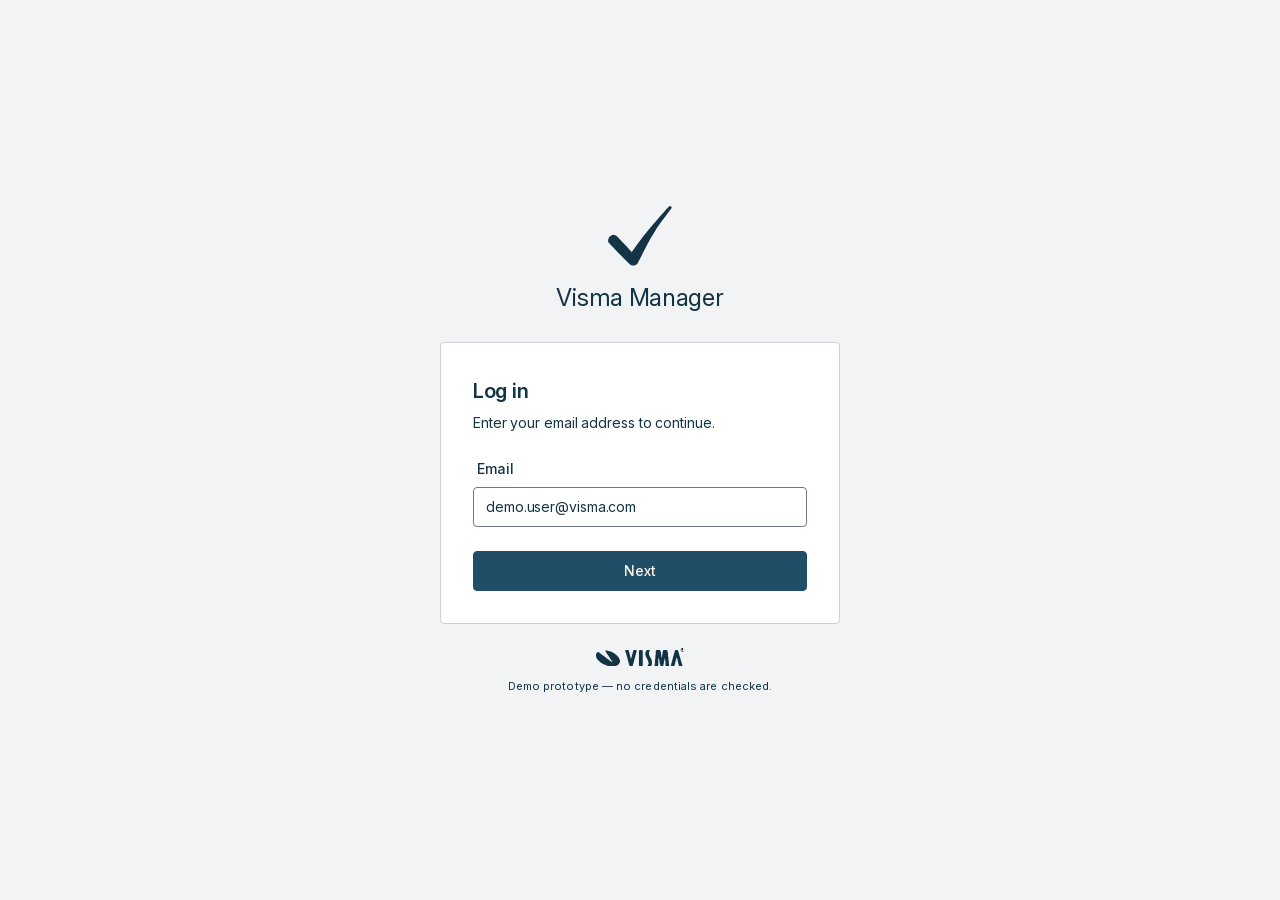
==== login.html @ 1462971f "Add Visma Manager login prototype Four-screen click-through login demo built on the Gaia design syst" ====
<!DOCTYPE html>
<html lang="en">
<head>
<meta charset="utf-8">
<meta name="viewport" content="width=device-width, initial-scale=1">
<title>Visma — Log in</title>
<link rel="stylesheet" href="_ds/gaia-design-system-d69b3cc0-3516-47f6-8310-b21a7cf2d901/styles.css">
<style>
  /* Page shell — composition only; all colour, type and spacing read Gaia tokens. */
  html, body { height: 100%; }
  body {
    margin: 0;
    background: var(--ga-color-surface-page);
    color: var(--ga-color-text-body);
    font-family: var(--ga-font-family-primary);
    font-size: var(--ga-text-md-font-size);
    line-height: var(--ga-text-md-line-height);
    letter-spacing: var(--ga-text-md-letter-spacing);
  }

  .login {
    min-height: 100%;
    display: flex;
    flex-direction: column;
    align-items: center;
    justify-content: center;
    gap: var(--ga-size-spacing-06);
    padding: var(--ga-size-spacing-07) var(--ga-size-spacing-05);
    box-sizing: border-box;
  }

  /* Brand lockup — the Visma Manager checkmark above the product name.
     Both marks are traced from the Visma Connect reference screens and fill
     with currentColor, so they retint with the surrounding text colour. */
  .login__brand {
    display: flex;
    flex-direction: column;
    align-items: center;
    gap: var(--ga-size-spacing-04);
    color: var(--ga-color-text-headings);
  }
  .login__mark { width: 64px; height: auto; display: block; }
  .login__brand-name { font-weight: var(--ga-font-weight-normal); }

  .login__footer {
    display: flex;
    flex-direction: column;
    align-items: center;
    gap: var(--ga-size-spacing-04);
    color: var(--ga-color-text-headings);
  }
  .login__visma { width: 88px; height: auto; display: block; }

  .login__authicon {
    display: flex;
    justify-content: center;
    color: var(--ga-color-icon-action);
  }

  /* .ga-card defaults to inline-block / 16px inset — widen it for the form. */
  .login__card {
    display: block;
    box-sizing: border-box;
    width: 100%;
    max-width: 400px;
    padding: var(--ga-size-spacing-07);
  }

  .login__screen { display: none; flex-direction: column; gap: var(--ga-size-spacing-06); }
  .login__screen[data-active] { display: flex; }

  .login__head { display: flex; flex-direction: column; gap: var(--ga-size-spacing-02); }
  .login__title {
    margin: 0;
    font-weight: var(--ga-font-weight-semibold);
    color: var(--ga-color-text-headings);
  }
  .login__lede { margin: 0; color: var(--ga-color-text-body); }

  .login__back {
    align-self: flex-start;
    margin-bottom: calc(var(--ga-size-spacing-02) * -1);
  }

  /* Static read-back of the address entered on step 1. */
  .login__identity {
    display: flex;
    align-items: center;
    gap: var(--ga-size-spacing-03);
    padding: var(--ga-size-spacing-03) var(--ga-size-spacing-04);
    border: var(--ga-size-border-width-sm) solid var(--ga-color-border-tertiary);
    border-radius: var(--ga-radius);
    background: var(--ga-color-surface-page);
  }
  .login__identity-value { overflow: hidden; text-overflow: ellipsis; white-space: nowrap; }

  .login__reveal {
    display: flex;
    align-items: center;
    justify-content: center;
    flex-shrink: 0;
    padding: 0;
    border: 0;
    background: transparent;
    cursor: pointer;
    color: var(--ga-color-icon-action);
    border-radius: var(--ga-radius);
  }
  .login__reveal:focus-visible {
    outline: var(--ga-focus-outline);
    outline-offset: var(--ga-focus-outline-offset);
  }

  /* Six single-character boxes; each is a .ga-input so it inherits every field state. */
  .login__code { display: flex; gap: var(--ga-size-spacing-03); }
  .login__code .ga-input { width: auto; flex: 1; min-width: 0; padding-left: var(--ga-size-4); padding-right: var(--ga-size-4); }
  .login__code input {
    text-align: center;
    font-variant-numeric: tabular-nums;
    font-weight: var(--ga-font-weight-medium);
  }

  .login__actions { display: flex; flex-direction: column; gap: var(--ga-size-spacing-04); align-items: center; }
  .login__submit { width: 100%; }

  .login__notification { width: 100%; min-width: 0; }

  .login__legal { color: var(--ga-color-text-body); margin: 0; }
</style>
</head>
<body>

<main class="login">
  <div class="login__brand">
    <svg class="login__mark" viewBox="0 0 100 93.51" role="img" aria-label="Visma Manager">
      <path fill="currentColor" d="M0.67 51.31 C0.95 50.22 1.43 49.16 2.16 48.27 C2.89 47.38 4.0 46.49 5.05 45.96 C6.09 45.42 7.32 45.06 8.44 45.07 C9.56 45.08 10.66 45.45 11.77 46.03 C12.87 46.61 11.12 44.5 15.09 48.55 C19.05 52.59 31.93 66.5 35.55 70.28 C39.18 74.06 36.48 71.1 36.84 71.24 C37.2 71.39 34.58 75.26 37.73 71.16 C40.89 67.07 50.22 53.84 55.76 46.67 C61.3 39.5 65.48 34.63 70.99 28.13 C76.5 21.63 84.73 12.22 88.82 7.66 C92.91 3.09 94.12 1.97 95.53 0.74 C96.95 -0.49 96.72 0.17 97.32 0.27 C97.92 0.38 98.81 0.92 99.14 1.35 C99.48 1.78 99.46 2.28 99.32 2.86 C99.18 3.43 101.39 0.58 98.31 4.8 C95.22 9.03 84.8 22.68 80.8 28.2 C76.8 33.73 77.24 33.19 74.31 37.94 C71.38 42.7 67.7 48.44 63.21 56.72 C58.72 65.0 50.36 81.96 47.36 87.62 C44.37 93.28 45.89 89.94 45.23 90.69 C44.58 91.44 44.2 91.73 43.42 92.12 C42.65 92.51 41.45 92.89 40.58 93.03 C39.7 93.16 39.02 93.13 38.16 92.94 C37.29 92.75 36.2 92.36 35.36 91.91 C34.52 91.47 38.56 95.75 33.11 90.26 C27.67 84.78 8.12 64.92 2.68 59.0 C-2.75 53.09 0.82 56.07 0.48 54.78 C0.15 53.5 0.39 52.4 0.67 51.31 Z"/>
    </svg>
    <div class="ga-text-headline login__brand-name">Visma Manager</div>
  </div>

  <div class="ga-card login__card">

    <!-- 1 — Email ------------------------------------------------------- -->
    <section class="login__screen" data-screen="1" data-active>
      <div class="login__head">
        <h1 class="ga-text-title login__title">Log in</h1>
        <p class="login__lede">Enter your email address to continue.</p>
      </div>

      <div class="ga-form-field">
        <label class="ga-form-field__label" for="email">
          <span class="ga-form-field__label-text">Email</span>
        </label>
        <div class="ga-input">
          <input id="email" type="email" autocomplete="username" placeholder="name@company.com" value="demo.user@visma.com">
        </div>
      </div>

      <div class="login__actions">
        <button class="ga-button ga-button--primary login__submit" data-go="2">Next</button>
      </div>
    </section>

    <!-- 2 — Password ---------------------------------------------------- -->
    <section class="login__screen" data-screen="2">
      <button class="ga-button ga-button--transparent ga-button--icon-only login__back" data-go="1" aria-label="Back to email">
        <span class="ga-icon" data-icon="arrow-left"></span>
      </button>

      <div class="login__head">
        <h1 class="ga-text-title login__title">Enter your password</h1>
      </div>

      <div class="login__identity">
        <span class="ga-avatar ga-avatar--small" data-initials aria-hidden="true">DU</span>
        <span class="login__identity-value" data-identity>demo.user@visma.com</span>
      </div>

      <div class="ga-form-field">
        <label class="ga-form-field__label" for="password">
          <span class="ga-form-field__label-text">Password</span>
        </label>
        <div class="ga-input">
          <input id="password" type="password" autocomplete="current-password" placeholder="Your password" value="demo-password">
          <button class="login__reveal" type="button" data-reveal="password" aria-label="Show password" aria-pressed="false">
            <span class="ga-icon" data-icon="eye"></span>
          </button>
        </div>
      </div>

      <div class="login__actions">
        <button class="ga-button ga-button--primary login__submit" data-go="3">Log in</button>
        <a class="ga-link" href="#" data-noop>Forgot password</a>
      </div>
    </section>

    <!-- 3 — Verification code ------------------------------------------- -->
    <section class="login__screen" data-screen="3">
      <button class="ga-button ga-button--transparent ga-button--icon-only login__back" data-go="2" aria-label="Back to password">
        <span class="ga-icon" data-icon="arrow-left"></span>
      </button>

      <div class="login__head">
        <h1 class="ga-text-title login__title">Enter verification code</h1>
        <p class="login__lede">We sent a 6-digit code to <span data-identity>demo.user@visma.com</span>.</p>
      </div>

      <div class="login__authicon" aria-hidden="true">
        <span class="ga-icon" data-icon="phone-code" data-size="40"></span>
      </div>

      <div class="login__code" role="group" aria-label="Verification code">
        <div class="ga-input"><input type="text" inputmode="numeric" maxlength="1" placeholder="0" value="4" aria-label="Digit 1"></div>
        <div class="ga-input"><input type="text" inputmode="numeric" maxlength="1" placeholder="0" value="8" aria-label="Digit 2"></div>
        <div class="ga-input"><input type="text" inputmode="numeric" maxlength="1" placeholder="0" value="2" aria-label="Digit 3"></div>
        <div class="ga-input"><input type="text" inputmode="numeric" maxlength="1" placeholder="0" value="9" aria-label="Digit 4"></div>
        <div class="ga-input"><input type="text" inputmode="numeric" maxlength="1" placeholder="0" value="1" aria-label="Digit 5"></div>
        <div class="ga-input"><input type="text" inputmode="numeric" maxlength="1" placeholder="0" value="6" aria-label="Digit 6"></div>
      </div>

      <div class="login__actions">
        <button class="ga-button ga-button--primary login__submit" data-go="4">Verify</button>
        <a class="ga-link" href="#" data-noop>Send new code</a>
      </div>
    </section>

    <!-- 4 — Logged in ---------------------------------------------------- -->
    <section class="login__screen" data-screen="4">
      <div class="login__head">
        <h1 class="ga-text-title login__title">Logged in</h1>
      </div>

      <div class="ga-notification ga-notification--success login__notification" role="status">
        <span class="ga-icon ga-notification__icon" data-icon="circle-check"></span>
        <div class="ga-notification__content">
          <div class="ga-notification__heading">
            <span class="ga-notification__title">Verification complete</span>
          </div>
          <div class="ga-notification__description">
            You are logged in as <span data-identity>demo.user@visma.com</span>.
          </div>
        </div>
      </div>

      <div class="login__actions">
        <a class="ga-button ga-button--primary login__submit"
           href="../VMM%20-%20Dashboard%20with%20New%20nav%20menu%20and%20BNXT/Visma%20Manager.html"
           style="display:inline-flex;align-items:center;justify-content:center;text-decoration:none">Go to Visma Manager</a>
        <a class="ga-link" href="#" data-go="1">Start over</a>
      </div>
    </section>

  </div>

  <footer class="login__footer">
    <svg class="login__visma" viewBox="0 0 100 21.05" role="img" aria-label="Visma">
      <path fill="currentColor" fill-rule="evenodd" d="M97.0 1.5 C97.0 1.2 96.9 0.8 96.9 0.6 C97.0 0.4 97.1 0.3 97.3 0.2 C97.5 0.1 97.8 0.0 98.1 0.0 C98.4 0.0 99.0 0.0 99.1 0.2 C99.3 0.3 98.9 0.6 98.9 0.9 C98.8 1.1 99.0 1.6 99.0 1.9 C99.0 2.2 99.1 2.4 98.9 2.5 C98.6 2.6 97.6 2.6 97.3 2.5 C97.0 2.3 97.1 1.9 97.0 1.5 Z M96.6 3.4 C96.4 3.2 96.2 2.7 96.2 2.4 C96.1 2.0 96.3 1.3 96.4 1.3 C96.5 1.4 96.7 2.4 96.8 2.7 C97.0 3.0 97.1 3.1 97.2 3.3 C97.4 3.4 97.5 3.6 97.8 3.6 C98.1 3.7 98.5 3.6 98.8 3.5 C99.0 3.5 99.2 3.2 99.3 3.2 C99.5 3.1 99.8 3.1 99.8 3.3 C99.8 3.4 99.5 3.8 99.2 4.0 C98.9 4.2 98.4 4.3 98.1 4.3 C97.8 4.3 97.6 4.3 97.3 4.1 C97.1 4.0 96.7 3.7 96.6 3.4 Z M44.7 9.3 C43.9 12.0 42.5 17.9 41.8 19.8 C41.1 21.7 41.2 20.5 40.7 20.6 C40.1 20.7 38.9 20.5 38.5 20.4 C38.0 20.3 38.6 21.8 38.0 19.9 C37.4 18.0 35.8 11.7 35.0 9.0 C34.3 6.3 33.7 5.0 33.4 3.9 C33.1 2.9 33.2 2.9 33.3 2.7 C33.4 2.4 33.5 2.4 34.0 2.4 C34.5 2.3 35.9 2.3 36.4 2.4 C36.9 2.4 36.9 2.5 37.0 2.7 C37.2 2.8 37.0 1.8 37.4 3.3 C37.8 4.7 39.0 9.9 39.4 11.3 C39.8 12.7 39.7 11.7 39.8 11.7 C39.9 11.7 39.7 12.8 40.1 11.4 C40.5 10.0 41.9 4.5 42.3 3.1 C42.7 1.6 42.6 2.7 42.8 2.6 C43.0 2.5 43.0 2.4 43.5 2.4 C44.1 2.4 45.4 2.4 45.8 2.5 C46.3 2.6 46.2 2.8 46.3 3.0 C46.4 3.1 46.6 2.2 46.3 3.3 C46.0 4.3 45.4 6.5 44.7 9.3 Z M49.8 20.6 C49.2 20.5 49.3 20.4 49.1 20.3 C48.9 20.1 48.9 22.4 48.8 19.6 C48.8 16.9 48.8 6.6 48.8 3.8 C48.8 1.1 48.9 3.3 49.0 3.1 C49.1 2.9 49.0 2.7 49.5 2.6 C49.9 2.5 51.1 2.4 51.7 2.4 C52.2 2.4 52.5 2.5 52.7 2.8 C53.0 3.0 53.0 1.0 53.1 3.8 C53.2 6.6 53.2 16.8 53.1 19.6 C53.0 22.4 53.1 20.3 52.5 20.5 C52.0 20.6 50.3 20.6 49.8 20.6 Z M59.1 14.5 C58.6 13.3 57.3 11.1 56.7 9.8 C56.2 8.5 56.0 7.7 56.0 6.7 C56.0 5.7 56.5 4.3 56.7 3.6 C57.0 3.0 57.0 3.0 57.3 2.8 C57.6 2.6 57.9 2.5 58.4 2.4 C58.9 2.3 59.8 2.3 60.3 2.4 C60.7 2.5 61.1 2.4 61.1 2.9 C61.1 3.3 60.4 4.5 60.3 5.3 C60.2 6.0 60.2 6.5 60.3 7.2 C60.4 7.9 60.7 8.8 61.0 9.4 C61.2 10.0 61.5 10.1 61.9 10.8 C62.3 11.5 63.0 13.0 63.3 13.8 C63.5 14.5 63.6 14.7 63.6 15.3 C63.7 16.0 63.7 17.0 63.6 17.7 C63.6 18.4 63.4 18.8 63.3 19.2 C63.1 19.7 62.7 20.2 62.5 20.4 C62.2 20.6 62.2 20.5 61.7 20.6 C61.2 20.6 59.8 20.6 59.3 20.6 C58.8 20.5 58.9 20.5 58.8 20.4 C58.6 20.3 58.5 20.2 58.7 19.9 C58.8 19.6 59.3 18.8 59.5 18.4 C59.7 17.9 59.9 17.9 59.8 17.2 C59.7 16.6 59.6 15.8 59.1 14.5 Z M79.4 2.4 C80.0 2.4 80.4 2.3 80.8 2.5 C81.1 2.6 81.2 3.0 81.3 3.3 C81.4 3.7 81.3 3.8 81.3 4.3 C81.4 4.8 81.7 5.4 81.8 6.2 C81.9 7.0 81.7 8.3 81.8 9.1 C81.9 9.9 82.2 10.3 82.3 11.0 C82.4 11.7 82.2 12.7 82.3 13.4 C82.4 14.1 82.7 14.6 82.8 15.3 C82.9 16.0 82.7 17.0 82.8 17.7 C82.9 18.4 83.2 19.2 83.3 19.6 C83.3 20.0 83.1 20.1 83.0 20.3 C82.8 20.4 82.7 20.5 82.3 20.6 C81.9 20.6 80.8 20.6 80.4 20.6 C79.9 20.5 79.8 20.5 79.6 20.4 C79.4 20.3 79.3 20.1 79.1 19.9 C79.0 19.7 79.0 19.9 78.9 19.1 C78.9 18.4 79.1 16.5 78.9 15.3 C78.8 14.1 78.4 12.3 78.3 11.9 C78.1 11.4 78.3 11.1 78.0 12.4 C77.7 13.8 76.9 18.6 76.5 20.0 C76.1 21.4 76.0 20.5 75.6 20.6 C75.2 20.7 74.5 20.6 74.2 20.6 C73.8 20.5 73.7 20.4 73.5 20.3 C73.3 20.1 73.3 20.4 73.1 19.7 C72.9 19.0 72.4 17.0 72.2 16.3 C72.1 15.5 72.4 16.0 72.2 15.3 C72.1 14.6 71.8 12.7 71.6 12.2 C71.4 11.6 71.3 11.7 71.2 11.8 C71.1 11.8 70.9 11.1 70.8 12.4 C70.7 13.8 70.9 18.6 70.7 20.0 C70.6 21.4 70.4 20.5 69.9 20.6 C69.3 20.7 68.0 20.6 67.5 20.6 C67.0 20.5 67.0 20.4 66.8 20.3 C66.6 20.1 66.5 20.0 66.5 19.6 C66.5 19.2 66.9 18.7 67.0 17.7 C67.1 16.7 66.9 14.8 67.0 13.9 C67.1 12.9 67.4 12.8 67.5 12.0 C67.5 11.2 67.4 9.9 67.5 9.1 C67.5 8.3 67.9 8.1 67.9 7.2 C68.0 6.3 67.9 4.6 67.9 3.8 C68.0 3.1 68.1 3.0 68.3 2.8 C68.6 2.5 68.7 2.5 69.4 2.4 C70.0 2.3 71.7 2.3 72.2 2.4 C72.8 2.4 72.7 2.5 72.9 2.7 C73.1 2.8 73.2 2.9 73.3 3.3 C73.4 3.6 73.5 3.6 73.7 4.8 C73.9 5.9 74.2 9.3 74.4 10.2 C74.7 11.2 74.8 10.7 74.9 10.6 C75.0 10.6 75.1 10.4 75.1 10.0 C75.2 9.7 75.0 9.2 75.1 8.6 C75.2 8.1 75.5 7.3 75.6 6.7 C75.7 6.1 75.5 5.9 75.6 5.3 C75.7 4.6 75.9 3.4 76.2 3.0 C76.4 2.5 76.5 2.5 77.0 2.4 C77.6 2.3 78.8 2.4 79.4 2.4 Z M89.9 17.6 C89.5 18.9 89.5 19.4 89.3 19.9 C89.1 20.4 89.0 20.3 88.8 20.4 C88.6 20.5 88.5 20.5 88.0 20.6 C87.6 20.6 86.6 20.6 86.1 20.6 C85.7 20.5 85.6 20.4 85.5 20.3 C85.3 20.1 84.5 22.5 85.2 19.6 C85.9 16.7 88.8 5.9 89.7 3.1 C90.5 0.2 89.7 2.7 90.1 2.6 C90.6 2.5 91.9 2.4 92.3 2.4 C92.8 2.4 92.8 2.5 93.0 2.7 C93.2 2.8 92.5 0.3 93.4 3.3 C94.3 6.2 97.6 17.3 98.3 20.2 C99.0 23.1 98.1 20.5 97.6 20.6 C97.1 20.6 95.8 20.7 95.2 20.6 C94.7 20.5 94.8 21.6 94.3 20.1 C93.7 18.6 92.6 13.1 92.2 11.7 C91.7 10.2 91.9 11.3 91.8 11.3 C91.6 11.3 91.6 10.8 91.3 11.9 C91.0 12.9 90.2 16.3 89.9 17.6 Z M4.3 5.7 C6.6 7.4 14.0 13.0 16.4 14.7 C18.7 16.4 18.1 16.0 18.4 16.0 C18.6 16.0 19.2 16.7 17.9 14.6 C16.6 12.6 11.9 5.6 10.7 3.6 C9.5 1.7 10.7 3.3 10.8 3.2 C10.9 3.0 10.8 3.0 11.1 3.0 C11.4 2.9 11.3 2.6 12.4 2.9 C13.6 3.1 16.7 4.1 17.9 4.6 C19.1 5.0 19.1 5.1 19.8 5.6 C20.6 6.0 21.5 6.5 22.4 7.3 C23.3 8.0 24.7 9.5 25.3 10.1 C25.9 10.8 25.8 10.8 26.0 11.3 C26.3 11.8 26.7 12.7 26.9 13.3 C27.1 13.9 27.3 14.3 27.3 14.8 C27.3 15.4 27.2 15.8 27.0 16.5 C26.7 17.1 26.3 18.0 25.7 18.6 C25.2 19.1 24.4 19.6 23.7 19.9 C23.0 20.2 22.1 20.5 21.5 20.6 C21.0 20.7 21.0 20.5 20.6 20.6 C20.2 20.6 19.6 21.0 19.0 21.0 C18.5 21.0 17.9 20.6 17.2 20.6 C16.5 20.5 15.7 20.7 14.8 20.6 C13.9 20.4 12.4 20.0 11.8 19.8 C11.2 19.6 11.6 19.6 11.2 19.4 C10.8 19.3 10.0 19.1 9.4 18.9 C8.8 18.6 8.2 18.3 7.5 17.9 C6.7 17.4 5.9 17.0 4.9 16.2 C3.9 15.3 2.2 13.6 1.5 12.8 C0.8 12.1 1.0 12.3 0.8 11.7 C0.5 11.1 0.1 9.8 0.0 9.1 C-0.1 8.4 -0.0 8.1 0.0 7.7 C0.0 7.2 0.1 6.9 0.3 6.5 C0.5 6.1 0.7 5.7 1.1 5.4 C1.4 5.0 1.8 4.6 2.1 4.5 C2.4 4.4 2.3 4.3 2.7 4.5 C3.0 4.7 2.0 4.0 4.3 5.7 Z"/>
    </svg>
    <p class="ga-text-helper login__legal">Demo prototype — no credentials are checked.</p>
  </footer>
</main>

<script>
(function () {
  'use strict';

  /* ---- Icons. Lucide, 24x24, 1.5 stroke, currentColor — per the Gaia spec. --- */
  var ICONS = {
    'arrow-left': '<path d="M19 12H5"/><path d="m12 19-7-7 7-7"/>',
    'eye': '<path d="M2.062 12.348a1 1 0 0 1 0-.696 10.75 10.75 0 0 1 19.876 0 1 1 0 0 1 0 .696 10.75 10.75 0 0 1-19.876 0"/><circle cx="12" cy="12" r="3"/>',
    'eye-off': '<path d="M10.733 5.076a10.744 10.744 0 0 1 11.205 6.575 1 1 0 0 1 0 .696 10.747 10.747 0 0 1-1.444 2.49"/><path d="M14.084 14.158a3 3 0 0 1-4.242-4.242"/><path d="M17.479 17.499a10.75 10.75 0 0 1-15.417-5.151 1 1 0 0 1 0-.696 10.75 10.75 0 0 1 4.446-5.143"/><path d="m2 2 20 20"/>',
    'circle-check': '<circle cx="12" cy="12" r="10"/><path d="m9 12 2 2 4-4"/>',
    /* Authenticator app — the phone-and-arrow mark from the reference screen. */
    'phone-code': '<rect x="3" y="2" width="11" height="20" rx="2"/>' +
                  '<path d="M6.5 10h5"/><path d="M6.5 13h3"/>' +
                  '<path d="M16.5 12h5"/><path d="m19 9.5 2.5 2.5-2.5 2.5"/>'
  };

  function paintIcon(host) {
    var name = host.getAttribute('data-icon');
    if (!ICONS[name]) return;
    // .ga-icon is locked to 16x16 by the design system and stretches its <svg>
    // to fill, so data-size has to drive the wrapper box, not the svg attrs.
    var size = host.getAttribute('data-size') || '24';
    if (host.hasAttribute('data-size')) {
      host.style.width = size + 'px';
      host.style.height = size + 'px';
    }
    host.innerHTML =
      '<svg xmlns="http://www.w3.org/2000/svg" width="' + size + '" height="' + size + '" viewBox="0 0 24 24" ' +
      'fill="none" stroke="currentColor" stroke-width="1.5" stroke-linecap="round" stroke-linejoin="round" ' +
      'aria-hidden="true" focusable="false">' + ICONS[name] + '</svg>';
  }

  Array.prototype.forEach.call(document.querySelectorAll('.ga-icon[data-icon]'), paintIcon);

  /* ---- Screen switching. Click-through only; nothing validates. ------------- */
  var screens = document.querySelectorAll('.login__screen');

  function show(n) {
    Array.prototype.forEach.call(screens, function (screen) {
      if (screen.getAttribute('data-screen') === String(n)) {
        screen.setAttribute('data-active', '');
      } else {
        screen.removeAttribute('data-active');
      }
    });

    var active = document.querySelector('.login__screen[data-active]');
    if (!active) return;

    // Carry the typed address forward so later screens read back what was entered.
    syncIdentity();

    var first = active.querySelector('input');
    if (first) first.focus();
    window.scrollTo(0, 0);
  }

  function syncIdentity() {
    var email = document.getElementById('email');
    var value = email && email.value.trim() ? email.value.trim() : email.placeholder;
    Array.prototype.forEach.call(document.querySelectorAll('[data-identity]'), function (slot) {
      slot.textContent = value;
    });

    // Avatar initials follow the address: "demo.user@..." -> "DU".
    var local = value.split('@')[0] || '';
    var words = local.split(/[._+-]+/).filter(Boolean);
    var initials = words.length > 1
      ? (words[0].charAt(0) + words[1].charAt(0))
      : local.slice(0, 2);
    Array.prototype.forEach.call(document.querySelectorAll('[data-initials]'), function (slot) {
      slot.textContent = initials.toUpperCase();
    });
  }

  document.addEventListener('click', function (event) {
    var target = event.target.closest('[data-go], [data-noop], [data-reveal]');
    if (!target) return;

    if (target.hasAttribute('data-noop')) {
      event.preventDefault();
      return;
    }

    if (target.hasAttribute('data-reveal')) {
      togglePassword(target);
      return;
    }

    event.preventDefault();
    show(target.getAttribute('data-go'));
  });

  function togglePassword(button) {
    var field = document.getElementById(button.getAttribute('data-reveal'));
    var hidden = field.type === 'password';
    field.type = hidden ? 'text' : 'password';
    button.setAttribute('aria-pressed', String(hidden));
    button.setAttribute('aria-label', hidden ? 'Hide password' : 'Show password');
    var icon = button.querySelector('.ga-icon');
    icon.setAttribute('data-icon', hidden ? 'eye-off' : 'eye');
    paintIcon(icon);
  }

  /* ---- Enter anywhere in a screen fires that screen's primary button. ------- */
  document.addEventListener('keydown', function (event) {
    if (event.key !== 'Enter') return;
    var active = document.querySelector('.login__screen[data-active]');
    if (!active || !active.contains(event.target)) return;
    var primary = active.querySelector('.login__submit');
    if (!primary) return;
    event.preventDefault();
    primary.click();
  });

  /* ---- Code boxes: type to advance, backspace to retreat. ------------------- */
  var codeBoxes = document.querySelectorAll('.login__code input');

  Array.prototype.forEach.call(codeBoxes, function (box, index) {
    box.addEventListener('input', function () {
      box.value = box.value.replace(/\D/g, '').slice(0, 1);
      if (box.value && codeBoxes[index + 1]) codeBoxes[index + 1].focus();
    });

    box.addEventListener('keydown', function (event) {
      if (event.key === 'Backspace' && !box.value && codeBoxes[index - 1]) {
        codeBoxes[index - 1].focus();
      }
    });

    box.addEventListener('focus', function () { box.select(); });
  });

  syncIdentity();
}());
</script>

</body>
</html>
---- _ds/gaia-design-system-d69b3cc0-3516-47f6-8310-b21a7cf2d901/styles.css ----
/* =========================================================================
   Gaia Design System — global entry
   Load order: fonts → tokens → components (tokens.css imports fonts.css).
   Consumers can link this single file, or the three files individually.
   ========================================================================= */
@import './tokens.css';
@import './components.css';
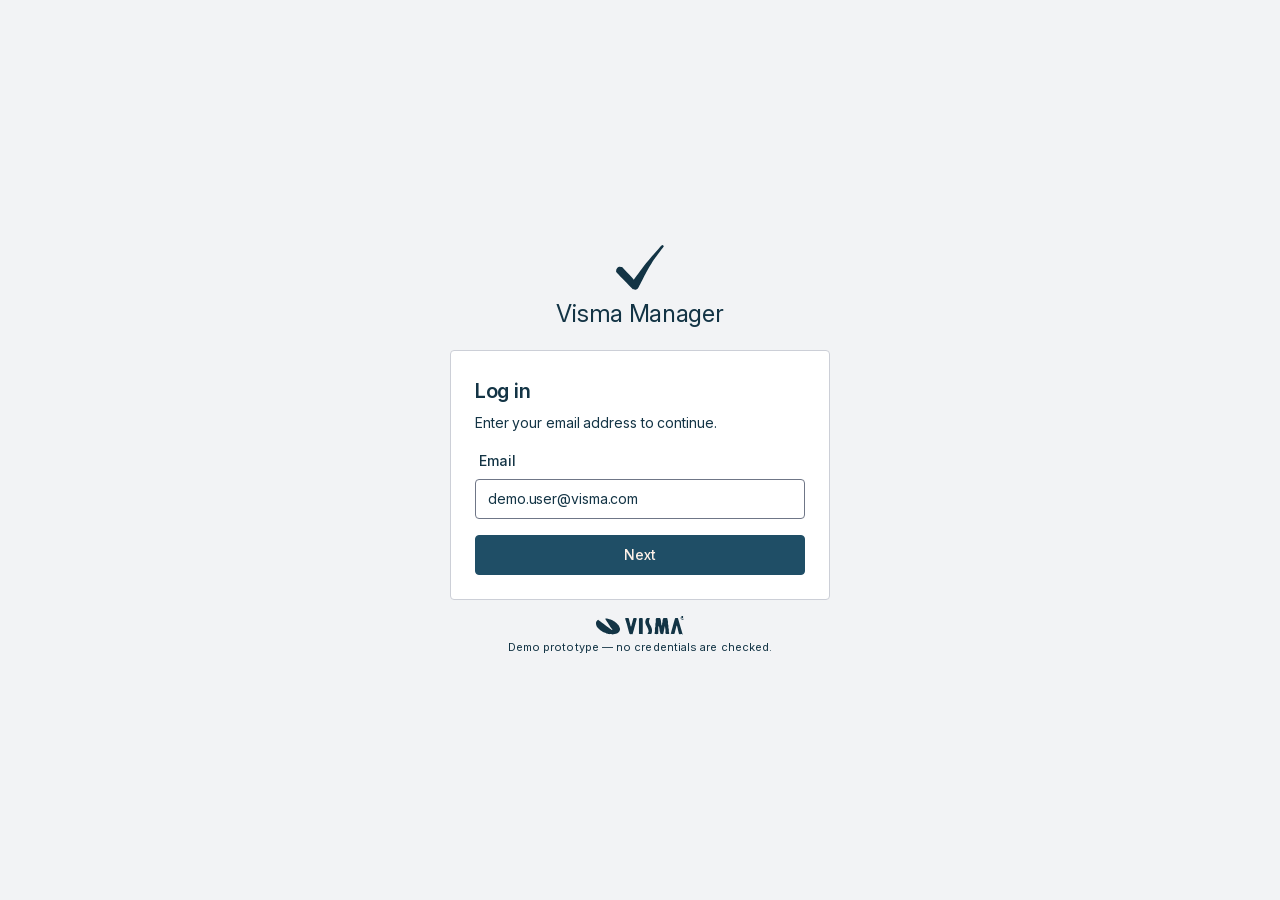
==== commit 67067bac: "Open on the home screen, keep the login flow at login.html The prototype is being shared for feedbac" ====
--- a/login.html
+++ b/login.html
@@ -10,43 +10,59 @@
   html, body { height: 100%; }
   body {
     margin: 0;
-    background: var(--ga-color-surface-page);
     color: var(--ga-color-text-body);
     font-family: var(--ga-font-family-primary);
     font-size: var(--ga-text-md-font-size);
     line-height: var(--ga-text-md-line-height);
     letter-spacing: var(--ga-text-md-letter-spacing);
+    background: var(--ga-color-surface-page);
+    -webkit-text-size-adjust: 100%;
+  }
+
+  /* No device frame and no mock status bar — on a handset the browser and OS
+     already supply both, so the page fills the viewport like a real app.
+     Constrained to a phone-width column so a desktop preview stays honest.
+
+     min-height (not height) matters: a fixed-height flex container with
+     justify-content:center clips the TOP of content that outgrows it, which is
+     unreachable by scrolling. With min-height the container grows instead. */
+  .app {
+    min-height: 100dvh;
+    max-width: 412px;
+    margin: 0 auto;
+    display: flex;
+    flex-direction: column;
   }
 
   .login {
-    min-height: 100%;
+    flex: 1;
     display: flex;
     flex-direction: column;
     align-items: center;
     justify-content: center;
-    gap: var(--ga-size-spacing-06);
-    padding: var(--ga-size-spacing-07) var(--ga-size-spacing-05);
+    gap: var(--ga-size-spacing-05);
+    padding: var(--ga-size-spacing-05);
     box-sizing: border-box;
   }
 
-  /* Brand lockup — the Visma Manager checkmark above the product name.
-     Both marks are traced from the Visma Connect reference screens and fill
-     with currentColor, so they retint with the surrounding text colour. */
+  /* Brand lockup — the Visma Manager checkmark above the product name. Both
+     marks are traced from the Visma Connect reference screens and fill with
+     currentColor, so they retint with the surrounding text colour. */
   .login__brand {
     display: flex;
     flex-direction: column;
     align-items: center;
-    gap: var(--ga-size-spacing-04);
+    gap: var(--ga-size-spacing-02);
     color: var(--ga-color-text-headings);
   }
-  .login__mark { width: 64px; height: auto; display: block; }
+  .login__mark { width: 48px; height: auto; display: block; }
   .login__brand-name { font-weight: var(--ga-font-weight-normal); }
 
   .login__footer {
     display: flex;
     flex-direction: column;
     align-items: center;
-    gap: var(--ga-size-spacing-04);
+    gap: var(--ga-size-spacing-02);
     color: var(--ga-color-text-headings);
   }
   .login__visma { width: 88px; height: auto; display: block; }
@@ -63,10 +79,10 @@
     box-sizing: border-box;
     width: 100%;
     max-width: 400px;
-    padding: var(--ga-size-spacing-07);
-  }
-
-  .login__screen { display: none; flex-direction: column; gap: var(--ga-size-spacing-06); }
+    padding: var(--ga-size-spacing-06);
+  }
+
+  .login__screen { display: none; flex-direction: column; gap: var(--ga-size-spacing-05); }
   .login__screen[data-active] { display: flex; }
 
   .login__head { display: flex; flex-direction: column; gap: var(--ga-size-spacing-02); }
@@ -126,9 +142,22 @@
   .login__notification { width: 100%; min-width: 0; }
 
   .login__legal { color: var(--ga-color-text-body); margin: 0; }
+
+  /* Short viewports — most phones in a browser, once URL bar and toolbar are
+     subtracted. Compacts the vertical rhythm so the tallest screen (the
+     verification step) fits without scrolling, rather than hiding anything. */
+  @media (max-height: 745px) {
+    .login { gap: var(--ga-size-spacing-04); padding: var(--ga-size-spacing-04); }
+    .login__screen { gap: var(--ga-size-spacing-04); }
+    .login__mark { width: 32px; }
+    .login__visma { width: 72px; }
+    .login__card { padding: var(--ga-size-spacing-05); }
+  }
 </style>
 </head>
 <body>
+
+<div class="app">
 
 <main class="login">
   <div class="login__brand">
@@ -244,7 +273,7 @@
 
       <div class="login__actions">
         <a class="ga-button ga-button--primary login__submit"
-           href="../VMM%20-%20Dashboard%20with%20New%20nav%20menu%20and%20BNXT/Visma%20Manager.html"
+           href="index.html"
            style="display:inline-flex;align-items:center;justify-content:center;text-decoration:none">Go to Visma Manager</a>
         <a class="ga-link" href="#" data-go="1">Start over</a>
       </div>
@@ -259,6 +288,8 @@
     <p class="ga-text-helper login__legal">Demo prototype — no credentials are checked.</p>
   </footer>
 </main>
+
+</div>
 
 <script>
 (function () {
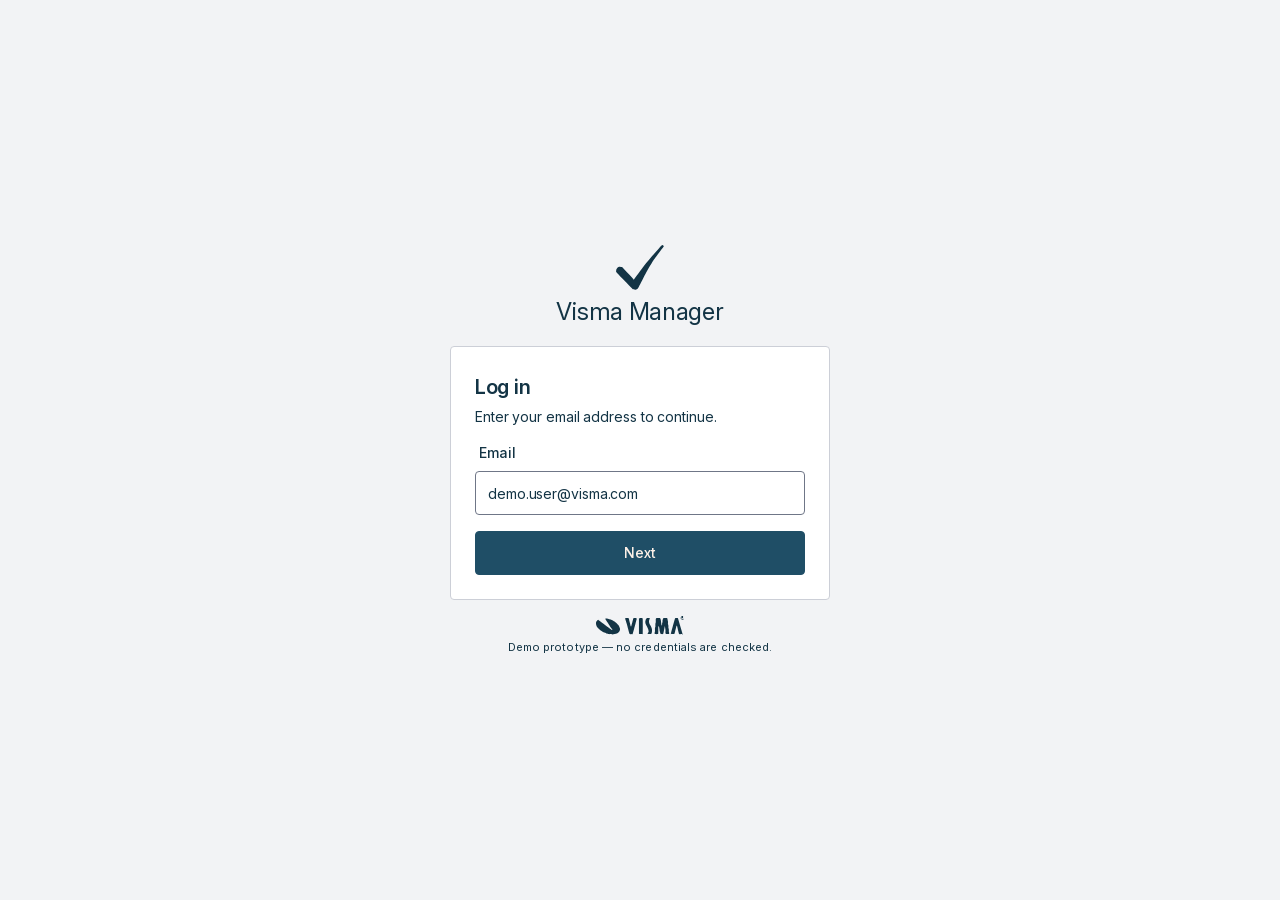
==== commit c4b2b9a1: "Apply Gaia Mobile line-heights and 44px touch targets to the login Overrides four line-heights to th" ====
--- a/login.html
+++ b/login.html
@@ -143,6 +143,44 @@
 
   .login__legal { color: var(--ga-color-text-body); margin: 0; }
 
+  /* ---- Gaia Mobile deltas -------------------------------------------------
+     The vendored _ds bundle is the WEB Gaia port. Gaia Mobile redefines four
+     line-heights; overriding them here keeps the bundle pristine while this
+     page renders to the mobile ramp. Source order puts these after the bundle,
+     so they win at every width — including over its own >=48rem step-up.
+
+     The Avatar is deliberately unaffected: its initials read --ga-size-16/-24
+     rather than the sm text token, which is exactly the component-specific
+     exception the gaia-ds-mobile spec calls out. */
+  :root {
+    --ga-text-sm-line-height:  calc(1.25rem * var(--ga-sf));  /* 16 -> 20 */
+    --ga-text-md-line-height:  calc(1.25rem * var(--ga-sf));  /* 24 -> 20 */
+    --ga-text-2xl-line-height: calc(2.25rem * var(--ga-sf));  /* 40 -> 36 */
+    --ga-text-3xl-line-height: calc(3.5rem  * var(--ga-sf));  /* 48 -> 56 */
+  }
+
+  /* ---- Touch targets ------------------------------------------------------
+     gaia-ds-mobile: every interactive element needs a >=44x44 hit area, even
+     where the visual sits at the web default of 40. Where the visual should
+     stay small (the password reveal), the hit area is extended with negative
+     margins into the parent's padding rather than by growing the icon. */
+  .login__submit { min-height: 44px; }
+  /* The wrapper alone is not the hit area — tapping a .ga-input's padding does
+     not focus the field. Drop the wrapper's vertical padding and let the native
+     input fill it, so the whole 44px field is genuinely tappable. A single-line
+     input centres its own text vertically, so nothing shifts visually. */
+  .login .ga-input { height: 44px; padding-top: 0; padding-bottom: 0; }
+  .login .ga-input input { height: 100%; }
+  .login__code .ga-input { min-width: 44px; padding-left: 0; padding-right: 0; }
+  .login__back { width: 44px; height: 44px; }
+  .login__reveal { width: 44px; height: 44px; margin: -8px -12px -8px 0; }
+  .login__actions .ga-link {
+    min-height: 44px;
+    display: inline-flex;
+    align-items: center;
+    padding: 0 var(--ga-size-spacing-03);
+  }
+
   /* Short viewports — most phones in a browser, once URL bar and toolbar are
      subtracted. Compacts the vertical rhythm so the tallest screen (the
      verification step) fits without scrolling, rather than hiding anything. */
